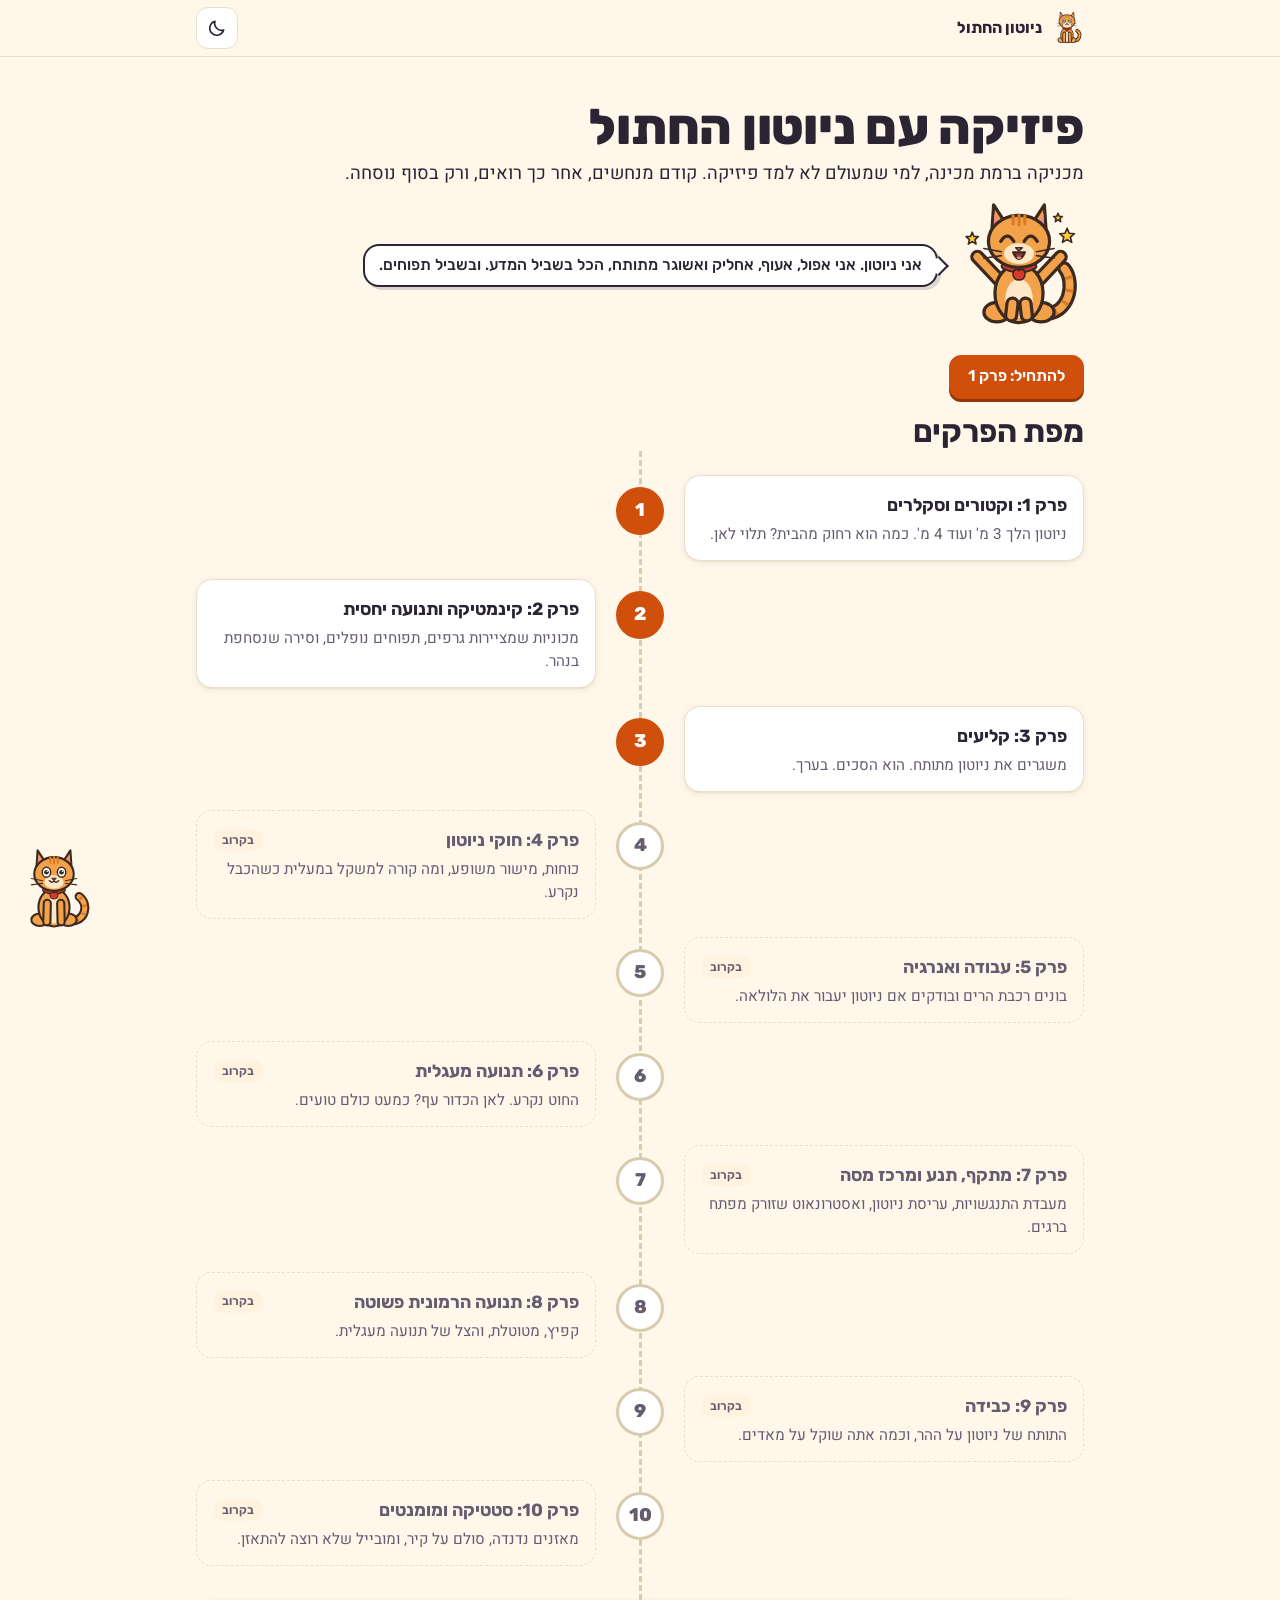
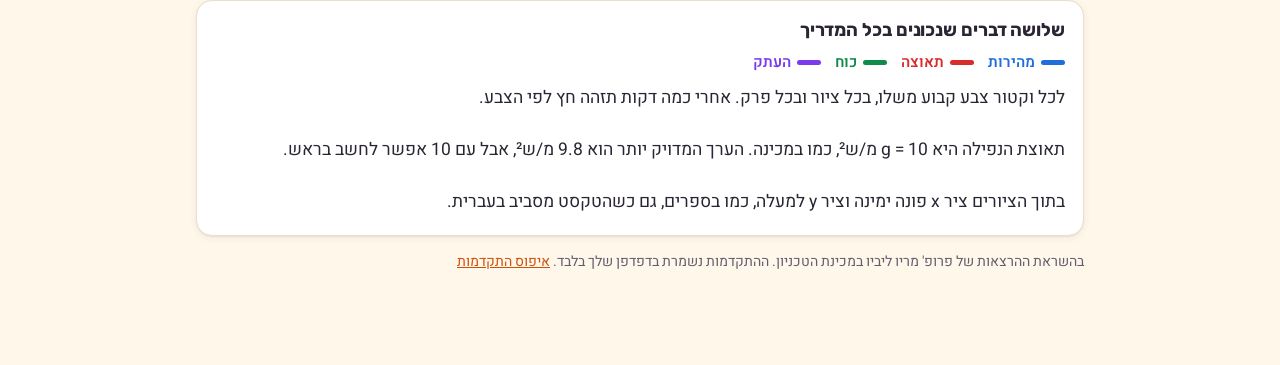
==== index.html @ 3c7b9b8e "Add physics tutorial: site skeleton and chapters 1-3 Co-Authored-By: Claude Opus 5.5 <noreply@anthro" ====
<!doctype html>
<html lang="he" dir="rtl">
<head>
<meta charset="utf-8">
<meta name="viewport" content="width=device-width, initial-scale=1">
<title>פיזיקה עם ניוטון החתול</title>
<meta name="description" content="מדריך אינטראקטיבי למכניקה ברמת מכינה, למי שמעולם לא למד פיזיקה.">
<script>try{var t=localStorage.getItem('phy-theme');document.documentElement.setAttribute('data-theme',t||(matchMedia('(prefers-color-scheme: dark)').matches?'dark':'light'))}catch(e){document.documentElement.setAttribute('data-theme','light')}</script>
<link rel="preconnect" href="https://fonts.googleapis.com">
<link rel="preconnect" href="https://fonts.gstatic.com" crossorigin>
<link rel="stylesheet" href="https://fonts.googleapis.com/css2?family=Heebo:wght@400;500;600;700&family=Rubik:wght@500;600;700;800&display=swap">
<link rel="stylesheet" href="css/style.css">
</head>
<body>

<header class="topbar">
  <div class="topbar-in">
    <span class="brand"><span data-brand-cat></span><span class="brand-name">ניוטון החתול</span></span>
    <span class="topbar-spacer"></span>
    <span data-theme-slot></span>
  </div>
</header>

<main class="wrap-wide">
  <section class="home-hero">
    <div>
      <h1>פיזיקה עם ניוטון החתול</h1>
      <p class="lead">מכניקה ברמת מכינה, למי שמעולם לא למד פיזיקה. קודם מנחשים, אחר כך רואים, ורק בסוף נוסחה.</p>
    </div>
    <div id="home-cat"></div>
    <div class="home-actions" id="home-actions"></div>
  </section>

  <h2>מפת הפרקים</h2>
  <ol class="map" id="map"></ol>

  <section class="card legend-card">
    <h3>שלושה דברים שנכונים בכל המדריך</h3>
    <div class="color-legend" aria-label="צבעי הווקטורים">
      <span class="c-vel" style="color:var(--c-velocity)"><i></i>מהירות</span>
      <span class="c-acc" style="color:var(--c-acceleration)"><i></i>תאוצה</span>
      <span class="c-force" style="color:var(--c-force)"><i></i>כוח</span>
      <span class="c-disp" style="color:var(--c-displacement)"><i></i>העתק</span>
    </div>
    <p>לכל וקטור צבע קבוע משלו, בכל ציור ובכל פרק. אחרי כמה דקות תזהה חץ לפי הצבע.</p>
    <p>תאוצת הנפילה היא g = 10 מ/ש², כמו במכינה. הערך המדויק יותר הוא 9.8 מ/ש², אבל עם 10 אפשר לחשב בראש.</p>
    <p>בתוך הציורים ציר x פונה ימינה וציר y למעלה, כמו בספרים, גם כשהטקסט מסביב בעברית.</p>
  </section>
</main>

<footer class="footer wrap-wide">
  <p>בהשראת ההרצאות של פרופ' מריו ליביו במכינת הטכניון. ההתקדמות נשמרת בדפדפן שלך בלבד.
  <button type="button" class="link-btn" id="reset-progress">איפוס התקדמות</button></p>
</footer>

<script src="js/core/fmt.js"></script>
<script src="js/core/vec.js"></script>
<script src="js/core/progress.js"></script>
<script src="js/core/canvas.js"></script>
<script src="js/core/loop.js"></script>
<script src="js/core/mascot.js"></script>
<script src="js/core/ui.js"></script>
<script>
(function () {
  'use strict';
  const U = PHY.ui, P = PHY.progress;
  const h = U.h;

  PHY.ui.themeButton(document.querySelector('[data-theme-slot]'));
  document.querySelector('[data-brand-cat]').innerHTML = '<span class="mascot-figure">' + PHY.mascot.svg('standing', 'aria-hidden="true"') + '</span>';

  function started(c) {
    const pc = P.chapter(c.id);
    return pc.sections.length > 0 || pc.quiz || pc.game;
  }

  function paint() {
    const map = document.getElementById('map');
    map.innerHTML = '';
    PHY.course.forEach(function (c) {
      const active = c.status === 'active';
      const pc = P.chapter(c.id);
      const frac = P.fraction(c.id);
      const done = active && frac >= 1;
      const li = h('li', { class: 'map-item ' + (active ? 'is-active' : 'is-soon') + (done ? ' is-done' : '') });
      li.appendChild(h('span', { class: 'map-node', 'aria-hidden': 'true', text: String(+c.id) }));
      const titleRow = h('div', { class: 'map-title-row' }, [
        h('span', { class: 'map-title', text: 'פרק ' + +c.id + ': ' + c.title }),
        active ? null : h('span', { class: 'badge-soon', text: 'בקרוב' }),
      ]);
      const card = h(active ? 'a' : 'div', { class: 'map-card', href: active ? 'chapters/' + c.file : null }, [
        titleRow,
        h('p', { class: 'map-desc', text: c.desc }),
      ]);
      if (active && started(c)) {
        const bar = h('div', { class: 'map-bar' }, [h('span', { style: 'width:' + Math.round(frac * 100) + '%' })]);
        const meta = h('div', { class: 'map-meta' });
        const quizBox = h('span', { text: 'בוחן' });
        U.StarScore(quizBox, { value: P.quizStars(pc.quiz || 0) });
        const gameBox = h('span', { text: 'משחקון' });
        U.StarScore(gameBox, { value: pc.game || 0 });
        meta.appendChild(quizBox);
        meta.appendChild(gameBox);
        meta.appendChild(h('span', { text: Math.round(frac * 100) + '% מהפרק' }));
        card.appendChild(bar);
        card.appendChild(meta);
      }
      li.appendChild(card);
      map.appendChild(li);
    });

    const actions = document.getElementById('home-actions');
    actions.innerHTML = '';
    const nextUp = PHY.course.find(function (c) { return c.status === 'active' && P.fraction(c.id) < 1; }) || PHY.course[0];
    const anyStarted = PHY.course.some(started);
    actions.appendChild(h('a', {
      class: 'btn btn-primary',
      href: 'chapters/' + nextUp.file,
      text: (anyStarted ? 'להמשיך: ' : 'להתחיל: ') + 'פרק ' + +nextUp.id,
    }));
  }

  PHY.mascot.mount(document.getElementById('home-cat'), {
    pose: 'happy', size: 130,
    text: 'אני ניוטון. אני אפול, אעוף, אחליק ואשוגר מתותח, הכל בשביל המדע. ובשביל תפוחים.',
  });
  PHY.mascot.easterEgg([
    { text: 'מיאו.', pose: 'standing' },
    { text: 'עוד פעם? יש פרקים שלמים שמחכים לך.', pose: 'thinking' },
    { text: 'טוב, טוב. תפוחים.', pose: 'flying', spin: true, rain: true },
  ]);

  document.getElementById('reset-progress').addEventListener('click', function () {
    if (window.confirm('למחוק את כל ההתקדמות והכוכבים?')) {
      P.reset();
      paint();
    }
  });

  paint();
})();
</script>
</body>
</html>
---- css/style.css ----
/* ==========================================================================
   פיזיקה עם ניוטון החתול: design tokens + components
   Theme lives on <html data-theme="light|dark"> (set by the inline <head> script).
   Vector colors are fixed everywhere and mirrored to canvas through PHY.colors.
   ========================================================================== */

:root {
  color-scheme: light;
  --bg: #FFF7EA;
  --bg-deep: #FFEFD6;
  --surface: #FFFFFF;
  --surface-2: #FFF3DF;
  --ink: #2A2433;
  --ink-soft: #655C70;
  --line: #EADFCB;
  --line-strong: #D9CBB0;
  --accent: #CF4F0B;
  --accent-hover: #B54206;
  --accent-ink: #FFFFFF;
  --accent-soft: #FFE5D0;
  --apple: #D9382E;
  --leaf: #3F9B4F;
  --gold: #F0AE12;
  --good: #187F45;
  --good-soft: #DDF4E5;
  --bad: #BE3127;
  --bad-soft: #FBE3E0;

  /* Fixed vector colors. Never use anything else for these quantities. */
  --c-velocity: #1F6FDB;
  --c-acceleration: #D92D2D;
  --c-force: #118A4A;
  --c-displacement: #7C3AED;

  /* Canvas palette (read into PHY.colors) */
  --canvas-bg: #FFFCF5;
  --canvas-grid: #F1E8D7;
  --canvas-grid-strong: #DFD2B9;
  --canvas-axis: #5C5366;
  --canvas-ink: #2A2433;
  --canvas-soft: #7D7388;
  --canvas-shade: rgba(42, 36, 51, 0.16);
  --canvas-glow: rgba(255, 196, 61, 0.34);

  --font-head: "Rubik", "Heebo", system-ui, -apple-system, "Segoe UI", Arial, sans-serif;
  --font-body: "Heebo", "Rubik", system-ui, -apple-system, "Segoe UI", Arial, sans-serif;

  --radius-s: 10px;
  --radius-m: 16px;
  --radius-l: 24px;
  --shadow-s: 0 1px 2px rgba(70, 45, 15, 0.08), 0 2px 8px rgba(70, 45, 15, 0.06);
  --shadow-m: 0 2px 4px rgba(70, 45, 15, 0.08), 0 10px 28px rgba(70, 45, 15, 0.1);
  --ease-pop: cubic-bezier(0.34, 1.56, 0.64, 1);
  --read-width: 720px;
  --wide-width: 920px;
}

:root[data-theme="dark"] {
  color-scheme: dark;
  --bg: #10162A;
  --bg-deep: #0B1022;
  --surface: #1A2240;
  --surface-2: #222C50;
  --ink: #F4EFE6;
  --ink-soft: #AFB4CA;
  --line: #2E3963;
  --line-strong: #43507F;
  --accent: #FF8F45;
  --accent-hover: #FFA566;
  --accent-ink: #1E1206;
  --accent-soft: #3D2C28;
  --apple: #FF6A5E;
  --leaf: #6CCB7B;
  --gold: #FFC83D;
  --good: #5FDD98;
  --good-soft: #17392F;
  --bad: #FF8A80;
  --bad-soft: #43242C;

  --c-velocity: #6BB1FF;
  --c-acceleration: #FF7070;
  --c-force: #4ADB8D;
  --c-displacement: #BA99FF;

  --canvas-bg: #141C36;
  --canvas-grid: #212A4B;
  --canvas-grid-strong: #33406C;
  --canvas-axis: #BABED2;
  --canvas-ink: #F4EFE6;
  --canvas-soft: #9BA1BB;
  --canvas-shade: rgba(0, 0, 0, 0.34);
  --canvas-glow: rgba(255, 200, 70, 0.2);

  --shadow-s: 0 1px 2px rgba(0, 0, 0, 0.3), 0 2px 8px rgba(0, 0, 0, 0.2);
  --shadow-m: 0 2px 4px rgba(0, 0, 0, 0.3), 0 10px 28px rgba(0, 0, 0, 0.34);
}

/* ---------- Base ---------- */
*, *::before, *::after { box-sizing: border-box; }
html { -webkit-text-size-adjust: 100%; scroll-behavior: smooth; scroll-padding-top: 76px; }
body {
  margin: 0;
  background: var(--bg);
  color: var(--ink);
  font-family: var(--font-body);
  font-size: 17.5px;
  line-height: 1.72;
  overflow-x: clip;
  transition: background-color 0.25s ease, color 0.25s ease;
}
h1, h2, h3, h4 { font-family: var(--font-head); line-height: 1.22; margin: 0; letter-spacing: -0.005em; }
h1 { font-size: clamp(2rem, 6vw, 3.1rem); font-weight: 800; }
h2 { font-size: clamp(1.45rem, 4vw, 1.95rem); font-weight: 700; }
h3 { font-size: 1.14rem; font-weight: 700; }
p { margin: 0 0 0.8em; }
p:last-child { margin-bottom: 0; }
a { color: var(--accent); }
b, strong { font-weight: 700; }
button, input { font: inherit; color: inherit; }
:focus-visible { outline: 3px solid var(--accent); outline-offset: 2px; border-radius: 4px; }
.sr-only { position: absolute; width: 1px; height: 1px; overflow: hidden; clip-path: inset(50%); white-space: nowrap; }

/* Vector word colors used inside running text */
.c-vel { color: var(--c-velocity); font-weight: 700; }
.c-acc { color: var(--c-acceleration); font-weight: 700; }
.c-force { color: var(--c-force); font-weight: 700; }
.c-disp { color: var(--c-displacement); font-weight: 700; }

/* Formulas: always isolated LTR inside RTL text */
.katex, .katex-display, .tex { direction: ltr; unicode-bidi: isolate; }
.katex { font-size: 1.08em; }
.katex-display { margin: 0.5em 0; overflow-x: auto; overflow-y: hidden; padding: 0.15em 0; }
code.tex-fallback { font-family: ui-monospace, Menlo, Consolas, monospace; font-size: 0.92em; background: var(--surface-2); padding: 0 0.3em; border-radius: 4px; }

/* ---------- Layout ---------- */
.wrap { width: min(100%, var(--read-width)); margin-inline: auto; padding-inline: 16px; }
.wrap-wide { width: min(100%, var(--wide-width)); margin-inline: auto; padding-inline: 16px; }
.section { padding-block: 44px; }
.section + .section { border-top: 1px dashed var(--line); }
.section-head { display: flex; align-items: center; gap: 12px; margin-bottom: 16px; }
.section-num {
  flex: none; width: 38px; height: 38px; border-radius: 12px;
  display: grid; place-items: center;
  font-family: var(--font-head); font-weight: 800; font-size: 1.05rem;
  background: var(--accent-soft); color: var(--accent);
  transition: background-color 0.3s ease, color 0.3s ease, transform 0.35s var(--ease-pop);
}
.section.is-done .section-num { background: var(--good); color: var(--surface); transform: rotate(-6deg); }
.kicker { font-family: var(--font-head); font-size: 0.86rem; font-weight: 600; color: var(--ink-soft); display: block; margin-bottom: 2px; }
.lead { font-size: 1.14rem; color: var(--ink); }
.muted { color: var(--ink-soft); }
.small { font-size: 0.9rem; }

/* ---------- Top bar ---------- */
.topbar {
  position: sticky; top: 0; z-index: 40;
  background: color-mix(in srgb, var(--bg) 88%, transparent);
  -webkit-backdrop-filter: blur(10px); backdrop-filter: blur(10px);
  border-bottom: 1px solid var(--line);
}
.topbar-in { display: flex; align-items: center; gap: 10px; min-height: 56px; width: min(100%, var(--wide-width)); margin-inline: auto; padding-inline: 16px; }
.brand { display: inline-flex; align-items: center; gap: 8px; text-decoration: none; color: var(--ink); font-family: var(--font-head); font-weight: 700; font-size: 1rem; min-width: 0; }
.brand .mascot-figure { width: 34px; height: 34px; flex: none; }
.brand-name { white-space: nowrap; overflow: hidden; text-overflow: ellipsis; }
.topbar-spacer { flex: 1; }
.topbar-title { font-size: 0.88rem; color: var(--ink-soft); white-space: nowrap; overflow: hidden; text-overflow: ellipsis; min-width: 0; }
.chapter-bar { height: 4px; background: var(--line); }
.chapter-bar > span { display: block; height: 100%; width: 0; background: linear-gradient(to left, var(--gold), var(--accent)); margin-inline-start: 0; transition: width 0.45s ease; }
.icon-btn {
  flex: none; width: 42px; height: 42px; border-radius: 12px; border: 1px solid var(--line);
  background: var(--surface); cursor: pointer; display: grid; place-items: center; color: var(--ink);
  transition: transform 0.15s ease, border-color 0.15s ease;
}
.icon-btn:hover { border-color: var(--accent); transform: translateY(-1px); }
.icon-btn svg { width: 20px; height: 20px; }

/* ---------- Buttons ---------- */
.btn {
  display: inline-flex; align-items: center; justify-content: center; gap: 8px;
  min-height: 44px; padding: 8px 18px; border-radius: 12px; cursor: pointer;
  border: 1.5px solid var(--line-strong); background: var(--surface); color: var(--ink);
  font-family: var(--font-head); font-weight: 600; font-size: 0.98rem; text-decoration: none; line-height: 1.2;
  transition: transform 0.12s ease, background-color 0.15s ease, border-color 0.15s ease, opacity 0.2s ease, box-shadow 0.15s ease;
}
.btn:hover:not(:disabled) { border-color: var(--accent); transform: translateY(-1px); }
.btn:active:not(:disabled) { transform: translateY(1px) scale(0.99); }
.btn:disabled { opacity: 0.45; cursor: not-allowed; }
.btn-primary { background: var(--accent); border-color: var(--accent); color: var(--accent-ink); box-shadow: 0 3px 0 color-mix(in srgb, var(--accent) 70%, #000); }
.btn-primary:hover:not(:disabled) { background: var(--accent-hover); border-color: var(--accent-hover); }
.btn-primary:active:not(:disabled) { box-shadow: 0 1px 0 color-mix(in srgb, var(--accent) 70%, #000); }
.btn-ghost { background: transparent; border-color: transparent; color: var(--accent); padding-inline: 10px; }
.btn-row { display: flex; flex-wrap: wrap; gap: 10px; align-items: center; margin-top: 12px; }
.btn.is-ready { animation: btn-pulse 1.3s ease-in-out infinite; }
@keyframes btn-pulse { 50% { box-shadow: 0 3px 0 color-mix(in srgb, var(--accent) 70%, #000), 0 0 0 7px color-mix(in srgb, var(--accent) 22%, transparent); } }

/* ---------- Cards ---------- */
.card { background: var(--surface); border: 1px solid var(--line); border-radius: var(--radius-m); padding: 18px; box-shadow: var(--shadow-s); }
.card + .card { margin-top: 14px; }
.callout { background: var(--surface-2); border-inline-start: 4px solid var(--accent); border-radius: var(--radius-s); padding: 12px 14px; margin: 14px 0; }
.block-gap { margin-top: 18px; }

/* ---------- Simulation frame ---------- */
.sim { margin: 0; background: var(--surface); border: 1px solid var(--line); border-radius: var(--radius-m); overflow: hidden; box-shadow: var(--shadow-s); }
.sim canvas { display: block; width: 100%; touch-action: auto; background: var(--canvas-bg); }
.sim canvas:focus-visible { outline-offset: -3px; }
.sim-controls { padding: 12px 14px 14px; display: grid; gap: 10px; border-top: 1px solid var(--line); }
.sim-controls:empty { display: none; }
.sim-caption { font-size: 0.9rem; color: var(--ink-soft); padding: 8px 14px; border-top: 1px solid var(--line); }
.sim-row { display: flex; flex-wrap: wrap; gap: 8px; align-items: center; }

/* Sliders */
.slider { display: grid; grid-template-columns: 1fr auto; gap: 0 10px; align-items: baseline; }
.slider label { font-weight: 500; font-size: 0.95rem; }
.slider output { font-family: var(--font-head); font-weight: 700; font-size: 0.98rem; color: var(--slider-color, var(--accent)); white-space: nowrap; }
.slider input[type="range"] {
  --fill: 50%;
  grid-column: 1 / -1; width: 100%; height: 34px; margin: 0; background: transparent; cursor: pointer;
  -webkit-appearance: none; appearance: none; touch-action: pan-y;
}
.slider input[type="range"]::-webkit-slider-runnable-track {
  height: 8px; border-radius: 99px;
  background: linear-gradient(to right, var(--slider-color, var(--accent)) var(--fill), var(--line) var(--fill));
}
.slider input[type="range"]::-moz-range-track { height: 8px; border-radius: 99px; background: var(--line); }
.slider input[type="range"]::-moz-range-progress { height: 8px; border-radius: 99px; background: var(--slider-color, var(--accent)); }
.slider input[type="range"]::-webkit-slider-thumb {
  -webkit-appearance: none; width: 26px; height: 26px; margin-top: -9px; border-radius: 50%;
  background: var(--surface); border: 3px solid var(--slider-color, var(--accent)); box-shadow: var(--shadow-s);
  transition: transform 0.12s ease;
}
.slider input[type="range"]::-moz-range-thumb {
  width: 20px; height: 20px; border-radius: 50%; background: var(--surface); border: 3px solid var(--slider-color, var(--accent));
}
.slider input[type="range"]:active::-webkit-slider-thumb { transform: scale(1.14); }
.slider input[type="range"]:disabled { opacity: 0.45; cursor: not-allowed; }

/* Toggle chips */
.toggle { display: inline-flex; align-items: center; gap: 8px; min-height: 40px; padding: 4px 12px; border: 1.5px solid var(--line-strong); border-radius: 99px; cursor: pointer; font-size: 0.93rem; font-weight: 500; user-select: none; background: var(--surface); }
.toggle input { accent-color: var(--accent); width: 17px; height: 17px; margin: 0; }
.toggle:has(input:checked) { border-color: var(--accent); background: var(--accent-soft); }

/* Live readouts */
.readouts { display: flex; flex-wrap: wrap; gap: 8px; }
.readout { flex: 1 1 100px; background: var(--surface-2); border-radius: var(--radius-s); padding: 6px 10px; min-width: 0; }
.readout .r-label { display: block; font-size: 0.78rem; color: var(--ink-soft); line-height: 1.3; }
.readout .r-value { display: block; font-family: var(--font-head); font-weight: 700; font-size: 1.05rem; line-height: 1.35; color: var(--r-color, var(--ink)); }
.chips { display: flex; flex-wrap: wrap; gap: 6px; }
.chip { display: inline-block; padding: 3px 11px; border-radius: 99px; background: var(--surface-2); font-size: 0.9rem; font-weight: 500; animation: pop-in 0.35s var(--ease-pop) both; }
@keyframes pop-in { from { transform: scale(0.72); opacity: 0; } to { transform: none; opacity: 1; } }

/* ---------- Predict card ---------- */
.predict { background: var(--surface); border: 1px solid var(--line); border-radius: var(--radius-l); padding: 18px; box-shadow: var(--shadow-m); margin-top: 18px; }
.predict-tag { display: inline-flex; align-items: center; gap: 6px; font-family: var(--font-head); font-weight: 700; font-size: 0.8rem; color: var(--accent); background: var(--accent-soft); padding: 2px 11px; border-radius: 99px; margin-bottom: 8px; }
.predict-q { font-family: var(--font-head); font-size: 1.14rem; font-weight: 600; line-height: 1.5; margin-bottom: 12px; }
.predict-options { display: grid; gap: 8px; }
.opt {
  display: flex; align-items: center; gap: 10px; width: 100%; min-height: 48px; padding: 8px 14px; text-align: start;
  background: var(--surface); border: 2px solid var(--line-strong); border-radius: 12px; cursor: pointer; line-height: 1.4;
  transition: transform 0.12s ease, border-color 0.15s ease, background-color 0.15s ease;
}
.opt:hover:not(:disabled) { border-color: var(--accent); transform: translateX(-2px); }
.opt:disabled { cursor: default; }
.opt-mark { flex: none; width: 22px; height: 22px; border-radius: 50%; border: 2px solid var(--line-strong); display: grid; place-items: center; font-size: 0.8rem; font-weight: 800; line-height: 1; transition: all 0.15s ease; }
.opt.is-selected { border-color: var(--accent); background: var(--accent-soft); }
.opt.is-selected .opt-mark { background: var(--accent); border-color: var(--accent); }
.opt.is-correct { border-color: var(--good); background: var(--good-soft); animation: pop-in 0.35s var(--ease-pop); }
.opt.is-correct .opt-mark { background: var(--good); border-color: var(--good); color: var(--surface); }
.opt.is-wrong { border-color: var(--bad); background: var(--bad-soft); }
.opt.is-wrong .opt-mark { background: var(--bad); border-color: var(--bad); color: var(--surface); }
.opt.is-dim { opacity: 0.55; }
.predict-stage { margin-top: 14px; }
.predict-stage:empty { display: none; }
.predict-result { display: grid; grid-template-rows: 0fr; transition: grid-template-rows 0.4s ease; }
.predict-result.is-open { grid-template-rows: 1fr; }
.predict-result-in { overflow: hidden; min-height: 0; }
.predict-verdict { font-family: var(--font-head); font-weight: 700; margin: 14px 0 4px; }
.predict-verdict.good { color: var(--good); }
.predict-verdict.bad { color: var(--bad); }
.predict-why { color: var(--ink); }
.predict-why p { margin-bottom: 0.6em; }

/* ---------- Star score ---------- */
.stars { display: inline-flex; gap: 2px; direction: ltr; vertical-align: middle; }
.star { width: var(--star-size, 26px); height: var(--star-size, 26px); display: block; }
.star path { fill: var(--line-strong); transition: fill 0.25s ease; }
.star.is-on path { fill: var(--gold); }
.star.is-pop { animation: star-pop 0.5s var(--ease-pop) both; }
@keyframes star-pop { 0% { transform: scale(0.3) rotate(-30deg); } 100% { transform: scale(1) rotate(0); } }

/* ---------- Quiz + problems ---------- */
.quiz { display: grid; gap: 14px; }
.q { background: var(--surface); border: 1px solid var(--line); border-radius: var(--radius-m); padding: 16px; transition: border-color 0.2s ease; }
.q.is-right { border-color: var(--good); }
.q.is-off { border-color: var(--bad); }
.q-head { font-weight: 600; margin-bottom: 10px; }
.q-num { font-family: var(--font-head); color: var(--accent); font-weight: 800; margin-inline-end: 6px; }
.q-why { margin-top: 10px; padding-top: 10px; border-top: 1px dashed var(--line); font-size: 0.97rem; }
.q-verdict { font-weight: 700; font-family: var(--font-head); }
.q-verdict.good { color: var(--good); }
.q-verdict.bad { color: var(--bad); }
.num-field { display: inline-flex; align-items: center; gap: 8px; flex-wrap: wrap; }
.num-field label { font-weight: 500; }
.num-input {
  width: 124px; min-height: 44px; padding: 6px 12px; border-radius: 10px; border: 2px solid var(--line-strong);
  background: var(--surface); text-align: center; font-family: var(--font-head); font-weight: 600; font-size: 1.05rem; direction: ltr;
}
.num-input:focus { outline: none; border-color: var(--accent); }
.num-input.is-right { border-color: var(--good); background: var(--good-soft); }
.num-input.is-off { border-color: var(--bad); background: var(--bad-soft); }
.quiz-result { display: flex; flex-wrap: wrap; align-items: center; gap: 12px; background: var(--surface-2); border-radius: var(--radius-m); padding: 14px 16px; font-family: var(--font-head); font-weight: 600; }
.problem { background: var(--surface); border: 1px solid var(--line); border-radius: var(--radius-l); padding: 18px; box-shadow: var(--shadow-s); }
.problem + .problem { margin-top: 16px; }
.problem-tag { font-family: var(--font-head); font-size: 0.8rem; font-weight: 700; color: var(--ink-soft); }
.problem-text { margin: 4px 0 12px; font-weight: 500; }
.problem-fields { display: grid; gap: 10px; }
.problem-feedback { margin-top: 10px; font-weight: 600; font-family: var(--font-head); min-height: 1.4em; }
.problem-feedback.good { color: var(--good); }
.problem-feedback.bad { color: var(--bad); }
.steps { margin-top: 12px; display: grid; gap: 8px; }
.step { background: var(--surface-2); border-radius: var(--radius-s); padding: 10px 14px; animation: step-in 0.3s ease both; }
.step-label { font-family: var(--font-head); font-size: 0.8rem; font-weight: 700; color: var(--accent); display: block; }
@keyframes step-in { from { opacity: 0; transform: translateY(-6px); } to { opacity: 1; transform: none; } }

/* ---------- Formula cards ---------- */
.formula { background: var(--surface); border: 2px solid var(--accent-soft); border-radius: var(--radius-l); padding: 18px; }
.formula + .formula { margin-top: 14px; }
.formula-main { font-size: 1.15rem; text-align: center; padding: 8px 0; }
.legend-list { list-style: none; margin: 8px 0 0; padding: 0; display: grid; gap: 6px; }
.legend-list li { display: grid; grid-template-columns: 56px 1fr; gap: 10px; align-items: baseline; }
.legend-list .sym { text-align: center; font-weight: 700; }
.table-scroll { overflow-x: auto; }
table.mini { border-collapse: collapse; width: 100%; font-size: 0.96rem; text-align: center; margin-top: 10px; }
table.mini th, table.mini td { padding: 6px 8px; border-bottom: 1px solid var(--line); white-space: nowrap; }
table.mini th { font-family: var(--font-head); font-weight: 600; color: var(--ink-soft); }

/* ---------- Pocket card ---------- */
.pocket { position: relative; background: var(--surface); border-radius: var(--radius-l); border: 2px dashed var(--accent); padding: 22px 18px; box-shadow: var(--shadow-m); transform: rotate(-0.5deg); }
.pocket h3 { color: var(--accent); margin-bottom: 8px; }
.pocket-grid { display: grid; gap: 10px; }
.pocket-item { line-height: 1.6; }
.pocket-quote { margin-top: 16px; padding: 14px; background: var(--accent-soft); border-radius: var(--radius-m); font-family: var(--font-head); font-weight: 600; font-size: 1.1rem; text-align: center; }

/* ---------- Chapter nav ---------- */
.chapter-nav { display: grid; grid-template-columns: 1fr auto 1fr; gap: 10px; align-items: stretch; padding-block: 28px 56px; }
.chapter-nav .btn { width: 100%; min-height: 56px; }
.chapter-nav .is-spacer { visibility: hidden; }

/* ---------- Hero ---------- */
.hero { padding-block: 34px 20px; }
.hero-title { margin-top: 2px; margin-bottom: 8px; }

/* ---------- Mascot ---------- */
.mascot-figure { display: block; width: var(--mascot-size, 120px); height: var(--mascot-size, 120px); cursor: pointer; flex: none; -webkit-tap-highlight-color: transparent; background: none; border: 0; padding: 0; }
.mascot-figure svg { display: block; width: 100%; height: 100%; overflow: visible; }
.mascot-figure:hover svg { transform: rotate(-3deg) translateY(-2px); }
.mascot-figure svg { transition: transform 0.25s var(--ease-pop); }
.mascot-figure.is-spin svg { animation: mascot-spin 0.9s ease-in-out; }
.mascot-figure.is-hop svg { animation: mascot-hop 0.5s var(--ease-pop); }
@keyframes mascot-spin { to { transform: rotate(360deg); } }
@keyframes mascot-hop { 40% { transform: translateY(-12px); } }

.bubble {
  position: relative; background: var(--surface); color: var(--ink); border: 2px solid var(--ink);
  border-radius: 16px; padding: 8px 14px; font-family: var(--font-head); font-weight: 500; font-size: 0.98rem; line-height: 1.45;
  box-shadow: 3px 3px 0 color-mix(in srgb, var(--ink) 16%, transparent);
}
.bubble.is-new { animation: pop-in 0.3s var(--ease-pop) both; }

.mascot-inline { display: flex; align-items: center; gap: 16px; margin: 14px 0; }
.mascot-inline .bubble::after {
  content: ""; position: absolute; inset-inline-start: -10px; top: 50%; width: 14px; height: 14px; margin-top: -7px;
  background: var(--surface); border-inline-start: 2px solid var(--ink); border-bottom: 2px solid var(--ink); transform: rotate(45deg);
}
[dir="rtl"] .mascot-inline .bubble::after { transform: rotate(-45deg); }
.mascot-inline .bubble:empty { display: none; }

.mascot-dock {
  position: fixed; left: 12px; bottom: 0; z-index: 50; display: flex; flex-direction: column; align-items: flex-end; /* flex-end is physical left in RTL */
  pointer-events: none; max-width: min(320px, calc(100vw - 24px));
}
.mascot-dock .mascot-figure {
  --mascot-size: 84px; pointer-events: auto; transform: translateY(38%);
  transition: transform 0.35s var(--ease-pop);
}
.mascot-dock.is-talking .mascot-figure, .mascot-dock .mascot-figure:hover, .mascot-dock .mascot-figure:focus-visible { transform: translateY(0); }
.mascot-dock .bubble {
  pointer-events: auto; cursor: pointer; margin: 0 0 8px 8px; opacity: 0; transform: translateY(8px) scale(0.92); transform-origin: bottom left; visibility: hidden;
  transition: opacity 0.2s ease, transform 0.25s var(--ease-pop), visibility 0.2s;
}
.mascot-dock .bubble::after {
  content: ""; position: absolute; left: 26px; bottom: -9px; width: 14px; height: 14px;
  background: var(--surface); border-right: 2px solid var(--ink); border-bottom: 2px solid var(--ink); transform: rotate(45deg);
}
.mascot-dock.is-talking .bubble { opacity: 1; transform: none; visibility: visible; }

.apple-rain { position: fixed; inset: 0; z-index: 60; pointer-events: none; overflow: hidden; }
.apple-rain svg { position: absolute; top: -50px; width: 36px; height: 36px; animation: apple-fall linear forwards; }
@keyframes apple-fall { to { transform: translateY(calc(100vh + 80px)) rotate(var(--spin, 360deg)); } }
.burst-dot { position: fixed; z-index: 60; width: 10px; height: 10px; border-radius: 3px; pointer-events: none; animation: burst 0.8s ease-out forwards; }
@keyframes burst { to { transform: translate(var(--dx), var(--dy)) rotate(280deg); opacity: 0; } }

/* ---------- Sort game ---------- */
.sort-pile { display: flex; flex-wrap: wrap; gap: 8px; justify-content: center; padding: 14px; min-height: 76px; background: var(--surface-2); }
.sort-card {
  padding: 8px 15px; min-height: 44px; border-radius: 12px; background: var(--surface); border: 2px solid var(--line-strong);
  font-family: var(--font-head); font-weight: 600; font-size: 1rem; cursor: grab; touch-action: none; user-select: none; -webkit-user-select: none;
  box-shadow: var(--shadow-s); transition: transform 0.15s var(--ease-pop), border-color 0.15s ease, background-color 0.2s ease;
}
.sort-card:hover { transform: translateY(-2px) rotate(-1deg); }
.sort-card.is-selected { border-color: var(--accent); background: var(--accent-soft); transform: translateY(-3px) scale(1.04); }
.sort-card.is-dragging { cursor: grabbing; transition: none; z-index: 45; position: relative; box-shadow: var(--shadow-m); opacity: 0.95; }
.sort-card.is-placed { cursor: default; touch-action: auto; box-shadow: none; font-size: 0.92rem; padding: 4px 10px; min-height: 0; background: var(--surface); animation: pop-in 0.35s var(--ease-pop); }
.sort-card.is-shake { animation: shake 0.42s ease; border-color: var(--bad); }
@keyframes shake { 20%, 60% { transform: translateX(-7px); } 40%, 80% { transform: translateX(7px); } }
.sort-bins { display: grid; grid-template-columns: 1fr 1fr; gap: 10px; padding: 12px; }
.sort-bin {
  display: block; width: 100%; text-align: start; padding: 12px; min-height: 118px; border: 2.5px dashed var(--line-strong); border-radius: var(--radius-m);
  background: transparent; cursor: pointer; transition: border-color 0.15s ease, background-color 0.15s ease, transform 0.15s ease;
}
.sort-bin.is-hot { border-color: var(--accent); background: var(--accent-soft); transform: scale(1.01); }
.sort-bin-title { font-family: var(--font-head); font-weight: 700; display: block; }
.sort-bin-sub { font-size: 0.84rem; color: var(--ink-soft); display: block; margin-bottom: 8px; line-height: 1.3; }
.sort-bin-list { display: flex; flex-wrap: wrap; gap: 5px; }
.sort-status { padding: 0 14px 12px; font-weight: 500; font-size: 0.97rem; min-height: 1.6em; }

/* ---------- Game HUD ---------- */
.game-hud { display: grid; gap: 10px; }
.game-levels { display: flex; gap: 6px; align-items: center; flex-wrap: wrap; }
.game-pip { padding: 2px 10px; border-radius: 99px; font-size: 0.82rem; font-family: var(--font-head); font-weight: 600; background: var(--surface-2); color: var(--ink-soft); transition: background-color 0.25s ease, color 0.25s ease; }
.game-pip.is-now { background: var(--accent); color: var(--accent-ink); }
.game-pip.is-done { background: var(--good-soft); color: var(--good); }
.game-task { font-weight: 500; line-height: 1.55; }
.game-steps { display: flex; flex-wrap: wrap; gap: 6px; margin-top: 6px; }
.game-feedback { font-weight: 600; font-family: var(--font-head); min-height: 1.5em; line-height: 1.5; }
.game-feedback.good { color: var(--good); }
.game-feedback.bad { color: var(--bad); }
.game-final { display: grid; justify-items: center; text-align: center; gap: 8px; padding: 6px 0; }
.game-final { --star-size: 42px; }

/* ---------- Home ---------- */
.home-hero { padding-block: 40px 14px; display: grid; gap: 12px; align-items: center; grid-template-columns: 1fr; }
.home-hero .mascot-inline { margin: 0; }
.home-actions { display: flex; flex-wrap: wrap; gap: 10px; margin-top: 12px; }
.map { position: relative; list-style: none; padding: 18px 0 28px; margin: 0; display: grid; gap: 14px; }
.map::before { content: ""; position: absolute; inset-block: 0; right: 23px; border-right: 3px dashed var(--line-strong); }
.map-item { position: relative; padding-inline-start: 60px; }
.map-node {
  position: absolute; right: 0; top: 18px; width: 48px; height: 48px; border-radius: 50%; display: grid; place-items: center;
  font-family: var(--font-head); font-weight: 800; font-size: 1.15rem; background: var(--surface); border: 3px solid var(--line-strong); color: var(--ink-soft); z-index: 1;
}
.map-item.is-active .map-node { background: var(--accent); border-color: var(--accent); color: var(--accent-ink); }
.map-item.is-done .map-node { background: var(--good); border-color: var(--good); color: var(--surface); }
.map-card { display: block; background: var(--surface); border: 1px solid var(--line); border-radius: var(--radius-m); padding: 14px 16px; box-shadow: var(--shadow-s); color: inherit; text-decoration: none; transition: transform 0.15s ease, box-shadow 0.15s ease, border-color 0.15s ease; }
a.map-card:hover { transform: translateY(-3px); box-shadow: var(--shadow-m); border-color: var(--accent); }
.map-item.is-soon .map-card { background: transparent; box-shadow: none; border-style: dashed; }
.map-item.is-soon .map-title { color: var(--ink-soft); }
.map-title-row { display: flex; align-items: center; justify-content: space-between; gap: 8px; flex-wrap: wrap; }
.map-title { font-family: var(--font-head); font-weight: 700; font-size: 1.1rem; }
.map-desc { font-size: 0.95rem; color: var(--ink-soft); line-height: 1.5; margin: 3px 0 0; }
.badge-soon { font-size: 0.75rem; font-family: var(--font-head); font-weight: 600; padding: 1px 9px; border-radius: 99px; background: var(--surface-2); color: var(--ink-soft); white-space: nowrap; }
.map-meta { display: flex; flex-wrap: wrap; gap: 4px 16px; align-items: center; margin-top: 8px; font-size: 0.82rem; color: var(--ink-soft); --star-size: 18px; }
.map-meta > span { display: inline-flex; align-items: center; gap: 5px; }
.map-bar { height: 7px; border-radius: 99px; background: var(--line); margin-top: 8px; overflow: hidden; }
.map-bar > span { display: block; height: 100%; width: 0; border-radius: 99px; background: linear-gradient(to left, var(--gold), var(--accent)); transition: width 0.6s ease; }
.legend-card { display: grid; gap: 8px; }
.color-legend { display: flex; flex-wrap: wrap; gap: 6px 14px; }
.color-legend span { display: inline-flex; align-items: center; gap: 6px; font-weight: 600; font-size: 0.95rem; }
.color-legend i { display: inline-block; width: 24px; height: 5px; border-radius: 3px; background: currentColor; position: relative; }
.footer { padding-block: 14px 90px; color: var(--ink-soft); font-size: 0.88rem; }
.link-btn { background: none; border: 0; padding: 0; color: var(--accent); cursor: pointer; text-decoration: underline; font-size: inherit; }

@media (min-width: 760px) {
  .map { gap: 6px; }
  .map::before { right: 50%; margin-right: -1.5px; }
  .map-item { width: 50%; padding-inline-start: 0; padding-inline-end: 44px; padding-block: 6px; }
  .map-item:nth-child(even) { margin-inline-start: 50%; padding-inline-end: 0; padding-inline-start: 44px; }
  .map-node { right: auto; left: -24px; }
  .map-item:nth-child(even) .map-node { left: auto; right: -24px; }
}

@media (max-width: 560px) {
  body { font-size: 16.5px; }
  .section { padding-block: 32px; }
  .predict, .problem { padding: 14px; border-radius: var(--radius-m); }
  .mascot-dock { left: 4px; }
  .mascot-dock .mascot-figure { --mascot-size: 52px; transform: translateY(46%); }
  .mascot-inline { gap: 10px; }
  .mascot-inline .mascot-figure { --mascot-size: 92px !important; }
  .chapter-nav .btn { padding-inline: 8px; font-size: 0.9rem; }
  .topbar-title { display: none; }
  .formula, .pocket { padding: 14px; }
  .formula-main { font-size: 1.02rem; }
  .katex { font-size: 1.02em; }
  .sort-bins { gap: 8px; padding: 10px; }
  .legend-list li { grid-template-columns: 46px 1fr; }
}

/* Decorative motion only. Simulations are content and keep running. */
@media (prefers-reduced-motion: reduce) {
  html { scroll-behavior: auto; }
  .btn.is-ready, .chip, .bubble.is-new, .opt.is-correct, .step, .star.is-pop,
  .sort-card, .mascot-figure svg, .sort-card.is-placed { animation: none !important; transition: none !important; }
  .mascot-dock .mascot-figure, .mascot-dock .bubble { transition: none; }
  .apple-rain, .burst-dot { display: none; }
}

@media print {
  .topbar, .mascot-dock, .chapter-nav { display: none; }
}

/* The hidden attribute must win over component display rules such as .game-hud { display: grid }. */
[hidden] { display: none !important; }

/* Keep the 44px touch target on phones. The track is drawn separately, so only the hit area grows. */
@media (pointer: coarse) { .slider input[type="range"] { height: 44px; } }
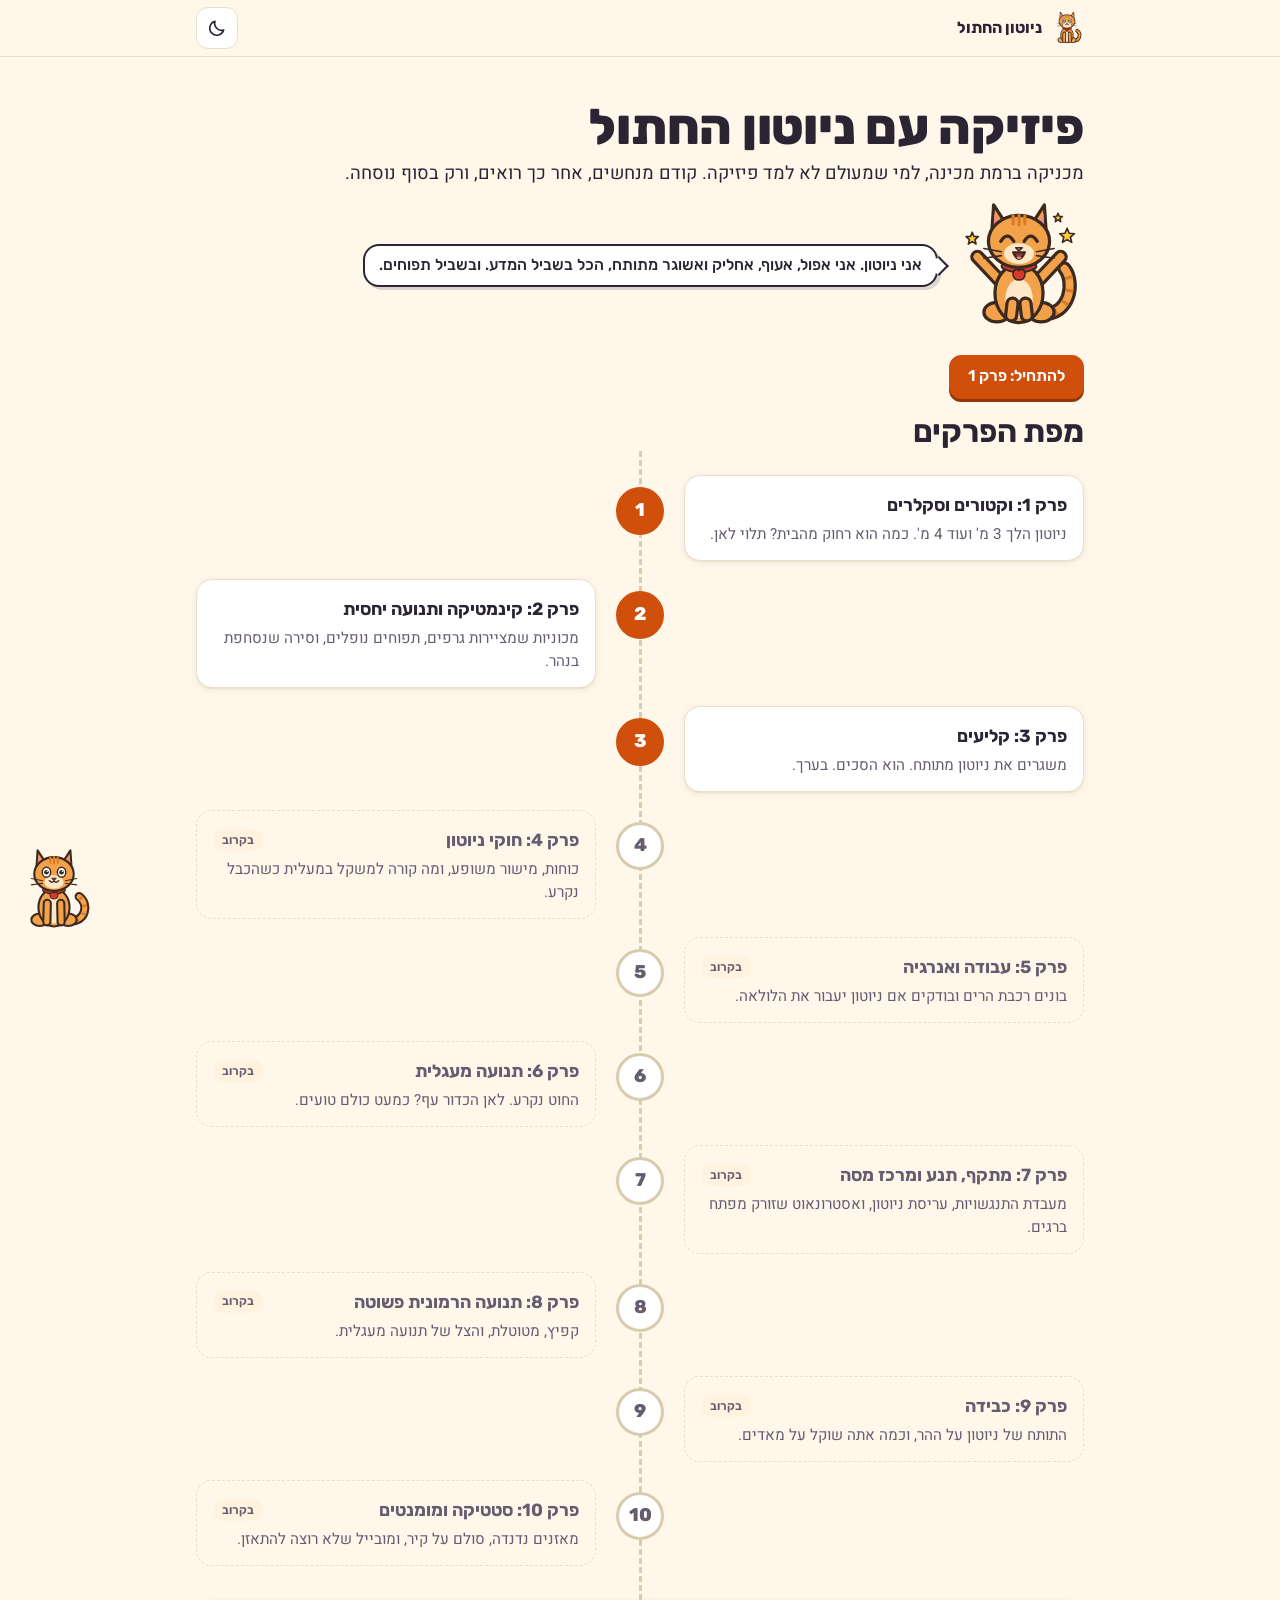
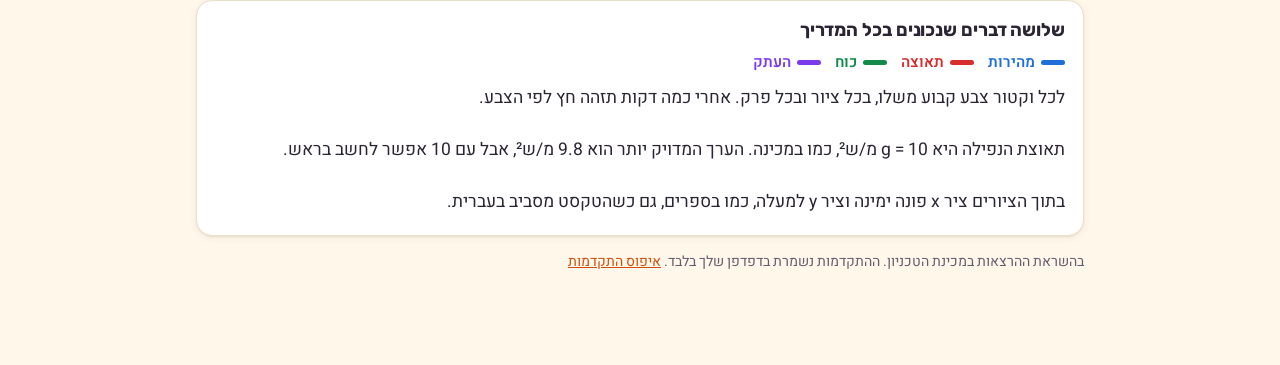
==== commit 407cff39: "Remove lecturer's name from home page footer Co-Authored-By: Claude Opus 5.5 <noreply@anthropic.com>" ====
--- a/index.html
+++ b/index.html
@@ -49,7 +49,7 @@
 </main>
 
 <footer class="footer wrap-wide">
-  <p>בהשראת ההרצאות של פרופ' מריו ליביו במכינת הטכניון. ההתקדמות נשמרת בדפדפן שלך בלבד.
+  <p>בהשראת ההרצאות במכינת הטכניון. ההתקדמות נשמרת בדפדפן שלך בלבד.
   <button type="button" class="link-btn" id="reset-progress">איפוס התקדמות</button></p>
 </footer>
 
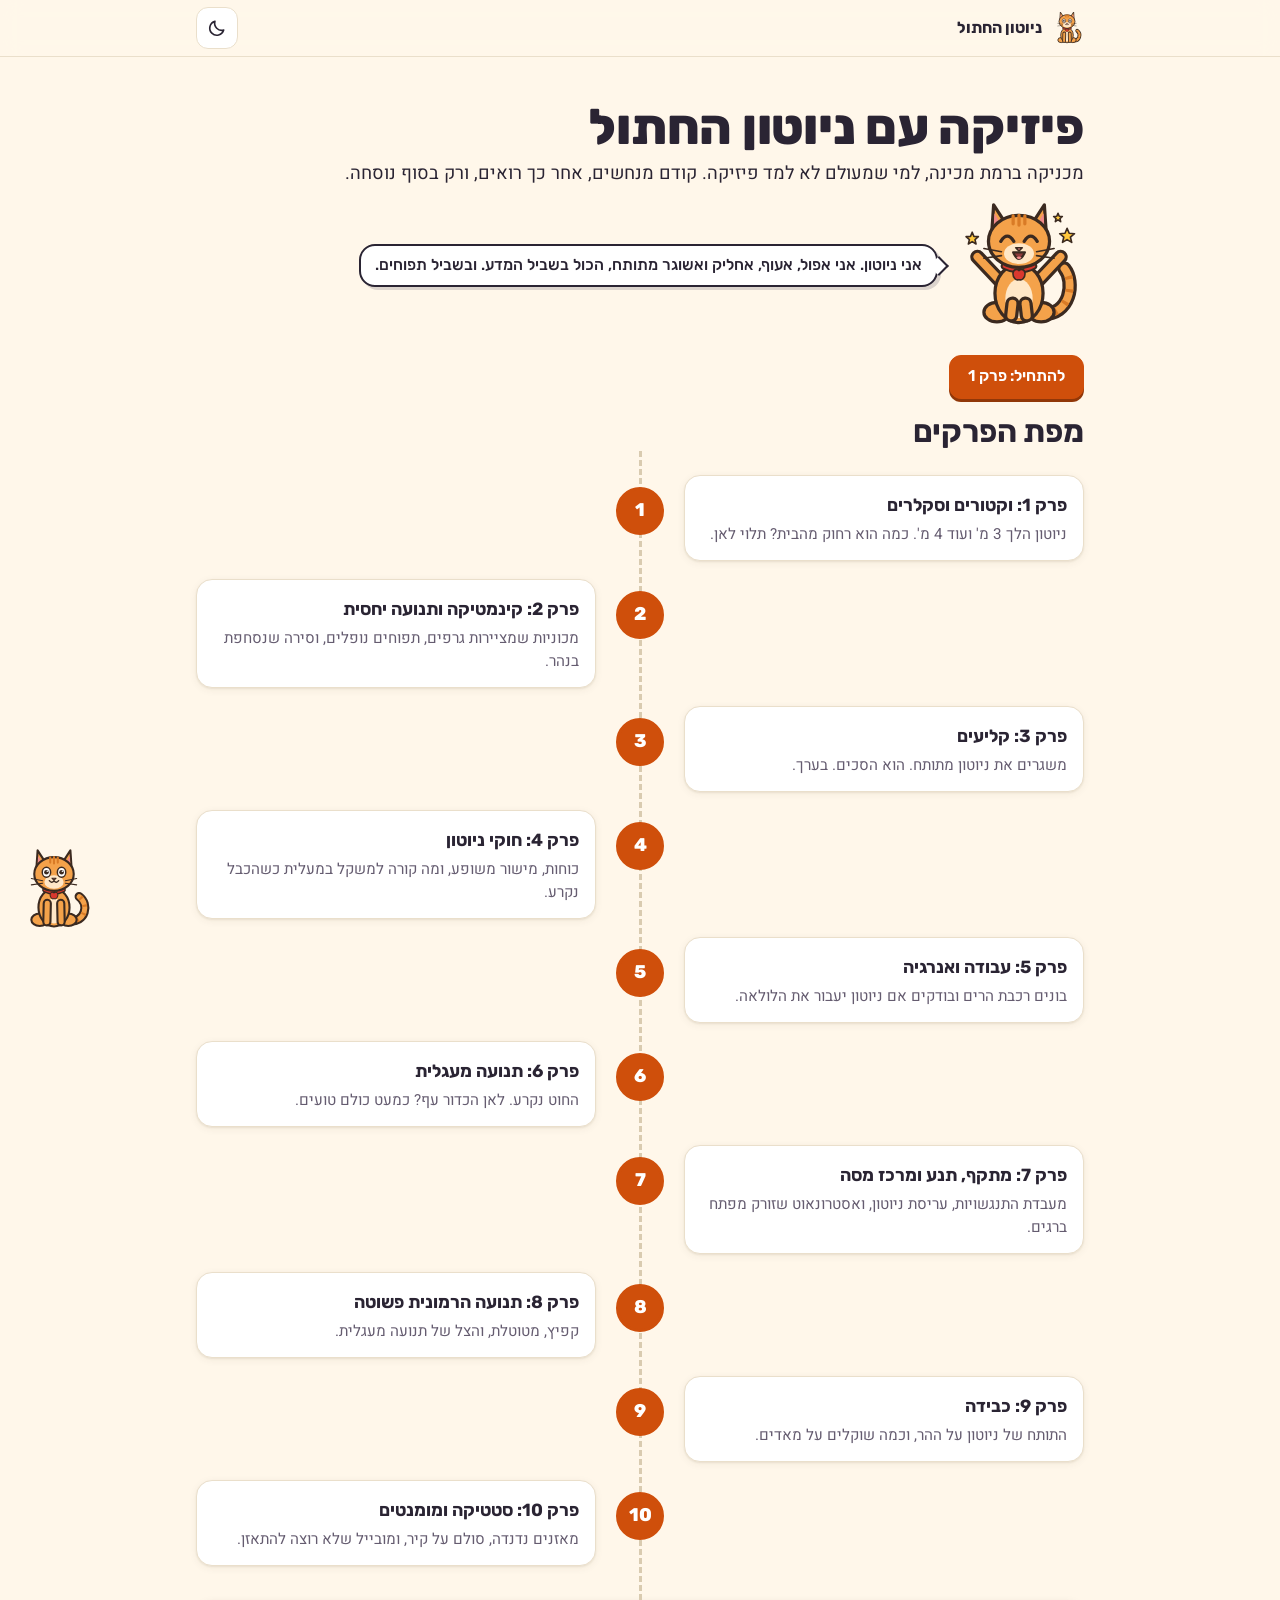
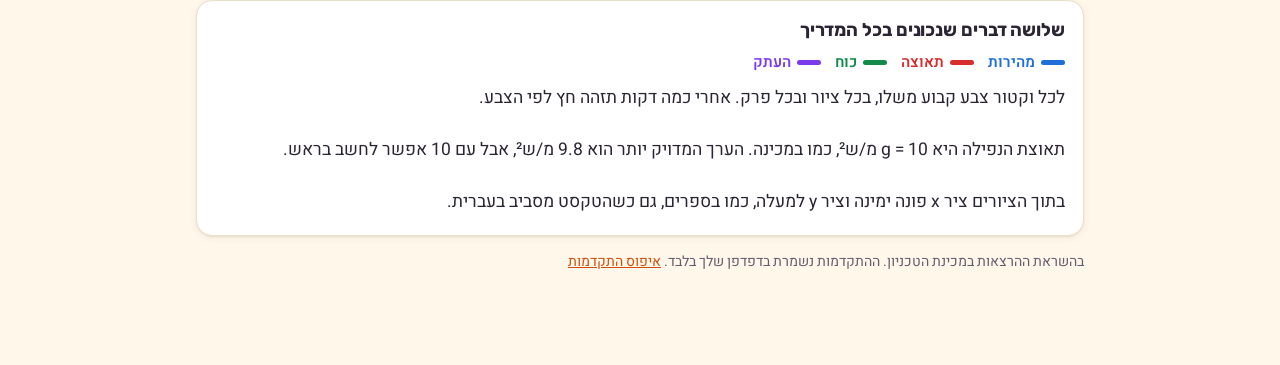
==== commit c184c017: "Add chapters 4-10 and fix what independent reviews found New chapters: Newton's laws, work and energ" ====
--- a/index.html
+++ b/index.html
@@ -122,7 +122,7 @@
 
   PHY.mascot.mount(document.getElementById('home-cat'), {
     pose: 'happy', size: 130,
-    text: 'אני ניוטון. אני אפול, אעוף, אחליק ואשוגר מתותח, הכל בשביל המדע. ובשביל תפוחים.',
+    text: 'אני ניוטון. אני אפול, אעוף, אחליק ואשוגר מתותח, הכול בשביל המדע. ובשביל תפוחים.',
   });
   PHY.mascot.easterEgg([
     { text: 'מיאו.', pose: 'standing' },
--- a/css/style.css
+++ b/css/style.css
@@ -268,6 +268,11 @@
 .opt.is-wrong { border-color: var(--bad); background: var(--bad-soft); }
 .opt.is-wrong .opt-mark { background: var(--bad); border-color: var(--bad); color: var(--surface); }
 .opt.is-dim { opacity: 0.55; }
+.held { height: 0; min-height: 0; margin: 0 !important; padding: 0 !important; border: 0 !important; overflow: hidden; visibility: hidden; }
+.held-note { margin-top: 10px; }
+.held-open { animation: held-in 0.35s ease; }
+@keyframes held-in { from { opacity: 0; transform: translateY(6px); } to { opacity: 1; transform: none; } }
+@media (prefers-reduced-motion: reduce) { .held-open { animation: none; } }
 .predict-stage { margin-top: 14px; }
 .predict-stage:empty { display: none; }
 .predict-result { display: grid; grid-template-rows: 0fr; transition: grid-template-rows 0.4s ease; }
@@ -316,9 +321,21 @@
 .problem-feedback { margin-top: 10px; font-weight: 600; font-family: var(--font-head); min-height: 1.4em; }
 .problem-feedback.good { color: var(--good); }
 .problem-feedback.bad { color: var(--bad); }
-.steps { margin-top: 12px; display: grid; gap: 8px; }
-.step { background: var(--surface-2); border-radius: var(--radius-s); padding: 10px 14px; animation: step-in 0.3s ease both; }
+.solution { margin-top: 12px; display: grid; gap: 8px; }
+.solution > .btn-row { margin: 0; }
+.solution-title { font-family: var(--font-head); font-weight: 700; }
+.steps { display: grid; gap: 8px; }
+.steps:empty { display: none; }
+.step { background: var(--surface-2); border-radius: var(--radius-s); padding: 10px 14px; animation: step-in 0.3s ease both; outline: none; min-width: 0; overflow-x: auto; }
 .step-label { font-family: var(--font-head); font-size: 0.8rem; font-weight: 700; color: var(--accent); display: block; }
+.step-q { color: var(--ink-soft); font-size: 0.92rem; margin-bottom: 4px; }
+.step-work { min-width: 0; }
+.step-next { border: 2px dashed var(--line-strong); border-radius: var(--radius-s); padding: 10px 14px; }
+.step-hint { font-weight: 500; margin: 2px 0 10px; }
+.step-next .btn-row { margin: 0; }
+.q-answer { font-family: var(--font-head); font-weight: 700; margin-top: 8px; }
+.predict-after { margin-top: 12px; }
+.predict-after p { margin-bottom: 0.6em; }
 @keyframes step-in { from { opacity: 0; transform: translateY(-6px); } to { opacity: 1; transform: none; } }
 
 /* ---------- Formula cards ---------- */
